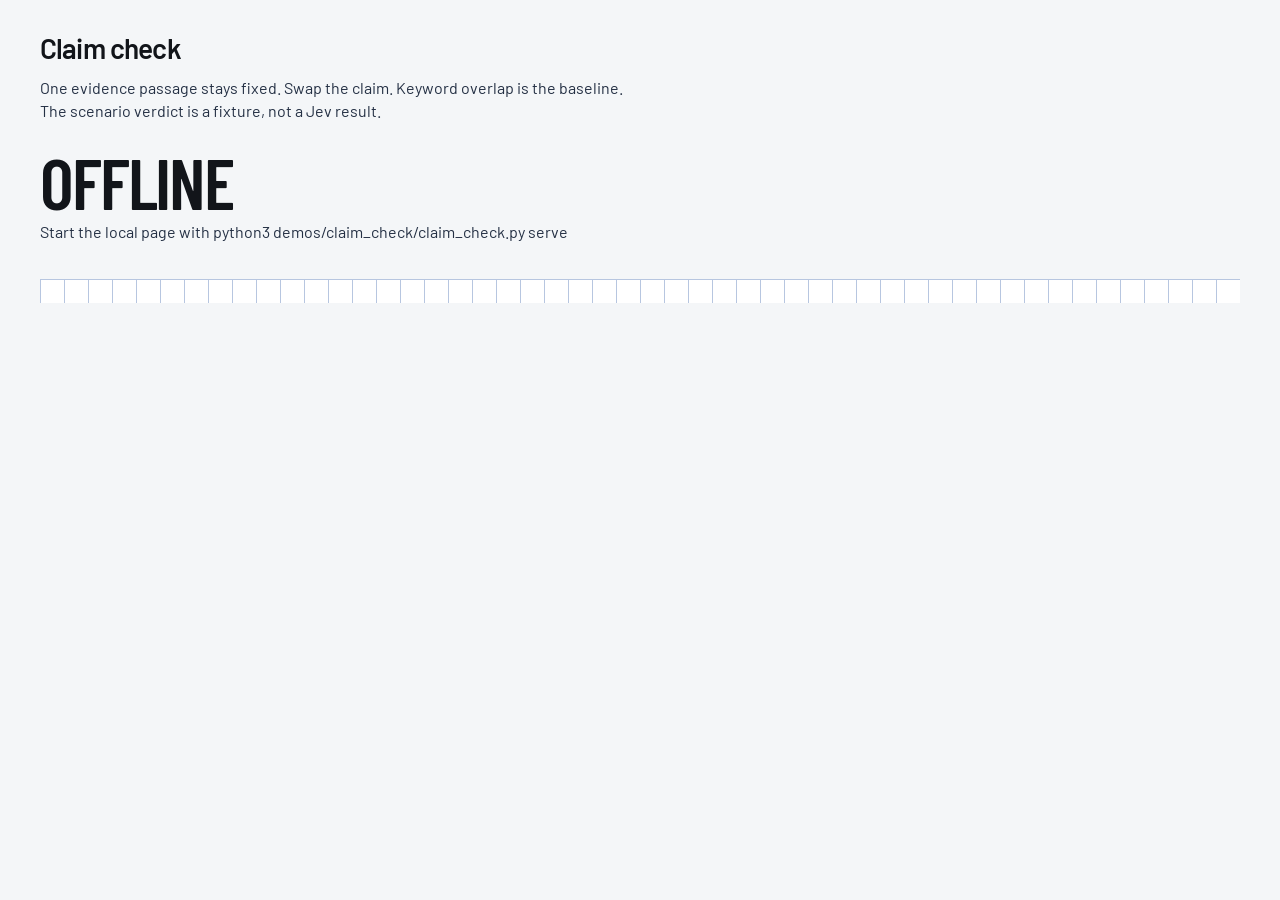
==== demos/claim_check/static/index.html @ 0db24466 "feat(claim-check): swap a claim against fixed evidence The page holds one passage still so a wider o" ====
<!DOCTYPE html>
<html lang="en">
<head>
  <meta charset="utf-8">
  <meta name="viewport" content="width=device-width, initial-scale=1">
  <title>Claim check</title>
  <link rel="stylesheet" href="https://fonts.googleapis.com/css2?family=Barlow+Condensed:wght@600&family=Barlow:wght@400;600&display=swap">
  <link rel="stylesheet" href="app.css">
</head>
<body>
  <h1>Claim check</h1>
  <p class="lede">One evidence passage stays fixed. Swap the claim. Keyword overlap is the baseline. The scenario verdict is a fixture, not a Jev result.</p>
  <p class="decision" id="decision" aria-live="polite">Supported</p>
  <p class="why" id="why"></p>
  <div class="choices" id="scenarios"></div>
  <div class="sheet" id="sheet"></div>
  <script src="app.js"></script>
</body>
</html>
---- demos/claim_check/static/app.css ----
:root {
  --paper: #f4f6f8;
  --sheet: #ffffff;
  --ink: #12151a;
  --muted: #243044;
  --grid: #b7c6e0;
  --cobalt: #1d4ed8;
  --line: #12151a;
  --disabled: #d5dbe3;
  --disabled-ink: #243044;
  --display: "Barlow Condensed", "Avenir Next Condensed", sans-serif;
  --sans: "Barlow", "Avenir Next", "Segoe UI", sans-serif;
  color-scheme: light;
}

* { box-sizing: border-box; }

html { scrollbar-color: var(--cobalt) var(--paper); }

body {
  margin: 0;
  min-height: 100vh;
  background: var(--paper);
  color: var(--ink);
  font-family: var(--sans);
  font-size: 1rem;
  line-height: 1.45;
  padding: 32px 40px 48px;
}

::selection { background: var(--cobalt); color: var(--paper); }

:focus-visible {
  outline: 2px solid var(--cobalt);
  outline-offset: 3px;
}

h1 {
  margin: 0;
  font-family: var(--sans);
  font-size: 1.75rem;
  font-weight: 600;
  letter-spacing: -0.03em;
  line-height: 1.15;
}

.lede {
  max-width: 68ch;
  margin: 12px 0 0;
  color: var(--muted);
}

.decision {
  margin: 28px 0 8px;
  font-family: var(--display);
  font-size: 4.5rem;
  font-weight: 600;
  letter-spacing: -0.03em;
  line-height: 0.85;
  text-transform: uppercase;
}

.why {
  min-height: 1.45em;
  margin: 0 0 20px;
  color: var(--muted);
}

.choices {
  display: flex;
  flex-wrap: wrap;
  gap: 8px;
  margin-bottom: 16px;
}

.sheet {
  background-color: var(--sheet);
  background-image:
    linear-gradient(to right, var(--grid) 1px, transparent 1px),
    linear-gradient(to bottom, var(--grid) 1px, transparent 1px);
  background-size: 24px 24px;
  padding: 12px;
  overflow-x: auto;
}

table {
  width: 100%;
  min-width: 52rem;
  border-collapse: collapse;
  background: transparent;
}

th,
td {
  padding: 12px 14px;
  text-align: left;
  vertical-align: top;
  background: color-mix(in srgb, var(--sheet) 88%, transparent);
}

th {
  font-family: var(--display);
  font-size: 0.95rem;
  font-weight: 600;
  letter-spacing: 0.04em;
  text-transform: uppercase;
  white-space: nowrap;
}

tr.split td.mark,
.strip.split,
.cell.split {
  outline: 1px dashed var(--cobalt);
  outline-offset: -6px;
}

.samples { font-variant-numeric: tabular-nums; }

.rule {
  display: flex;
  flex-wrap: wrap;
  gap: 12px 20px;
  align-items: center;
  margin-top: 20px;
}

button,
select {
  font: inherit;
  color: var(--ink);
  caret-color: var(--cobalt);
}

button {
  border: 0;
  border-radius: 14px;
  padding: 12px 18px;
  background: transparent;
  box-shadow: inset 0 0 0 1px var(--line);
  cursor: pointer;
}

button:hover { background: var(--ink); color: var(--paper); }

button[aria-pressed="true"],
button.primary {
  background: var(--ink);
  color: var(--paper);
  box-shadow: none;
}

button.primary:hover { background: var(--cobalt); }

button:disabled {
  opacity: 1;
  background: var(--disabled);
  color: var(--disabled-ink);
  box-shadow: none;
  cursor: not-allowed;
}

select {
  min-width: 11rem;
  padding: 8px 10px;
  border: 1px solid var(--line);
  border-radius: 12px;
  background: var(--sheet);
}

.preview {
  margin-top: 20px;
}

.preview h2 {
  margin: 0 0 12px;
  font-size: 1.15rem;
  letter-spacing: -0.02em;
}

.bays {
  display: grid;
  grid-template-columns: repeat(3, minmax(0, 1fr));
}

.bay + .bay { box-shadow: inset 1px 0 0 var(--grid); }

.bay h2 {
  margin: 0;
  padding: 12px 14px 4px;
  font-family: var(--display);
  font-size: 1.4rem;
  font-weight: 600;
  letter-spacing: 0.04em;
  text-transform: uppercase;
}

.strip {
  margin: 8px 12px 12px;
  padding: 12px 14px;
  background: color-mix(in srgb, var(--sheet) 90%, transparent);
}


.strip p { margin: 0; }

.strip .meta {
  margin-top: 8px;
  color: var(--muted);
  font-variant-numeric: tabular-nums;
}

.empty {
  margin: 8px 14px 16px;
  color: var(--muted);
}

.pair {
  display: grid;
  grid-template-columns: 1.4fr 1fr 1fr;
}

.pair h2 {
  margin: 0;
  padding: 12px 14px 0;
  font-family: var(--display);
  font-size: 1.4rem;
  letter-spacing: 0.04em;
  text-transform: uppercase;
}

.copy,
.verdict {
  margin: 0;
  padding: 12px 14px 16px;
}

.verdict {
  font-family: var(--display);
  font-size: 2rem;
  letter-spacing: -0.03em;
  line-height: 0.9;
  text-transform: uppercase;
}


@media (max-width: 800px) {
  body { padding: 16px 16px 32px; }
  .decision { font-size: 2.4rem; }
  .bays,
  .pair { grid-template-columns: 1fr; }
  .bay + .bay { box-shadow: inset 0 1px 0 var(--grid); }
  table { min-width: 0; }
  thead { display: none; }
  tr { display: block; margin: 0 0 16px; }
  td { display: block; }
  td::before {
    content: attr(data-label);
    display: block;
    margin-bottom: 4px;
    font-family: var(--display);
    font-size: 0.95rem;
    font-weight: 600;
    letter-spacing: 0.04em;
    text-transform: uppercase;
  }
}
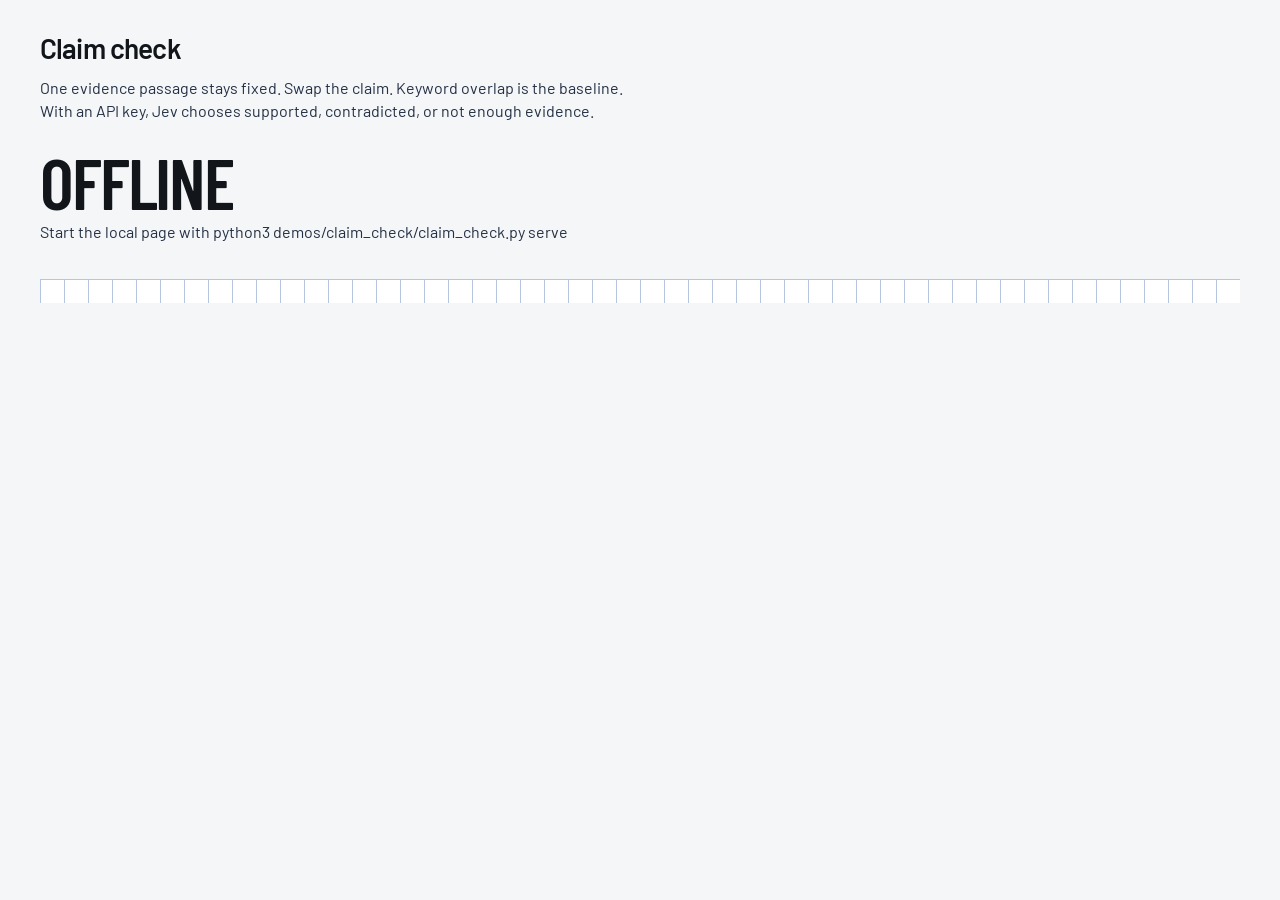
==== commit c2997800: "feat(demos): call Jev when an API key is set The three UI demos stay on their offline baseline witho" ====
--- a/demos/claim_check/static/index.html
+++ b/demos/claim_check/static/index.html
@@ -9,7 +9,7 @@
 </head>
 <body>
   <h1>Claim check</h1>
-  <p class="lede">One evidence passage stays fixed. Swap the claim. Keyword overlap is the baseline. The scenario verdict is a fixture, not a Jev result.</p>
+  <p class="lede">One evidence passage stays fixed. Swap the claim. Keyword overlap is the baseline. With an API key, Jev chooses supported, contradicted, or not enough evidence.</p>
   <p class="decision" id="decision" aria-live="polite">Supported</p>
   <p class="why" id="why"></p>
   <div class="choices" id="scenarios"></div>
--- a/demos/claim_check/static/app.css
+++ b/demos/claim_check/static/app.css
@@ -216,7 +216,7 @@
 
 .pair {
   display: grid;
-  grid-template-columns: 1.4fr 1fr 1fr;
+  grid-template-columns: repeat(auto-fit, minmax(14rem, 1fr));
 }
 
 .pair h2 {
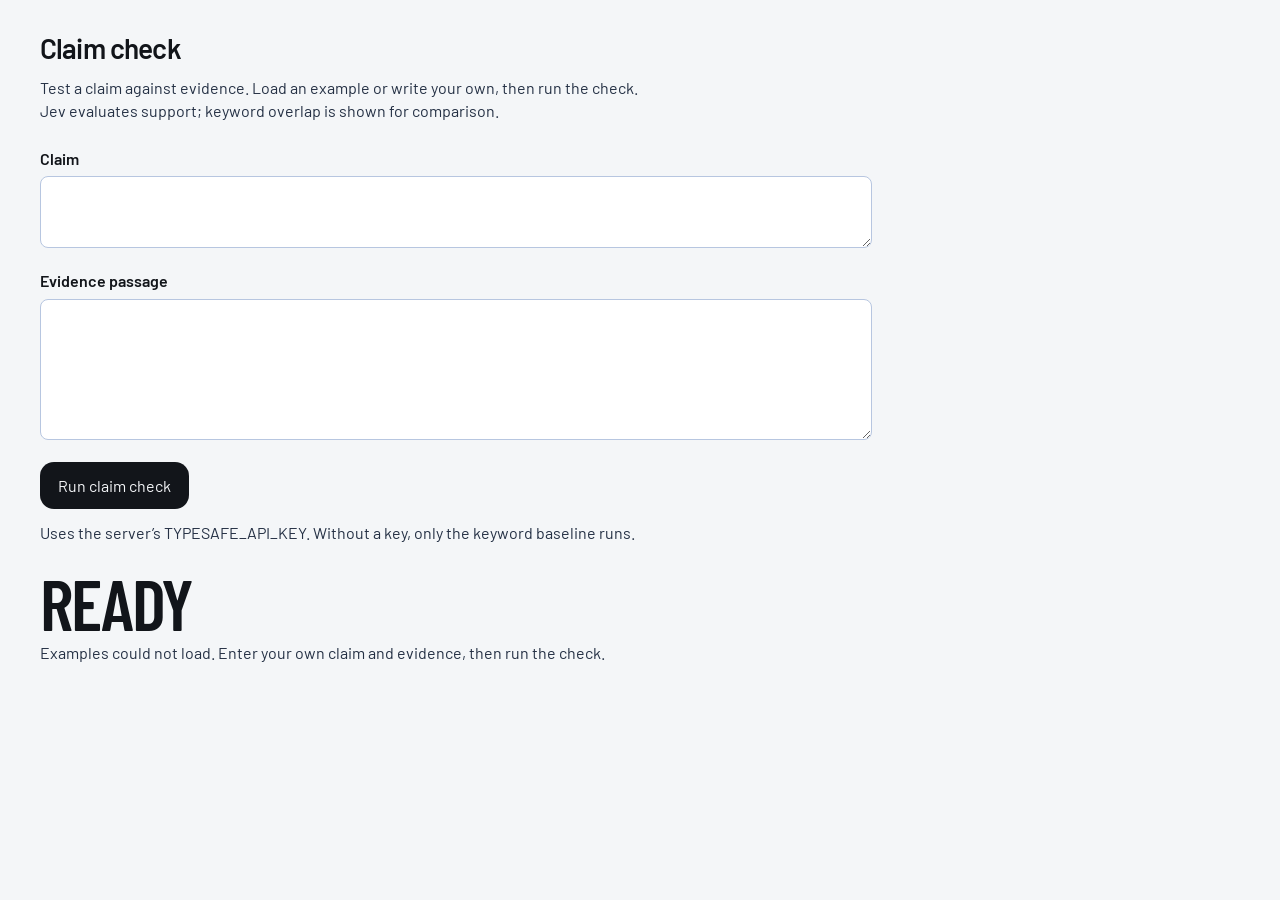
==== commit c1299bd0: "feat(claim-check): test custom claims in page" ====
--- a/demos/claim_check/static/index.html
+++ b/demos/claim_check/static/index.html
@@ -9,10 +9,20 @@
 </head>
 <body>
   <h1>Claim check</h1>
-  <p class="lede">One evidence passage stays fixed. Swap the claim. Keyword overlap is the baseline. With an API key, Jev chooses supported, contradicted, or not enough evidence.</p>
-  <p class="decision" id="decision" aria-live="polite">Supported</p>
-  <p class="why" id="why"></p>
+  <p class="lede">Test a claim against evidence. Load an example or write your own, then run the check. Jev evaluates support; keyword overlap is shown for comparison.</p>
   <div class="choices" id="scenarios"></div>
+  <form id="check-form">
+    <label for="claim">Claim</label>
+    <textarea id="claim" name="claim" rows="2" maxlength="2000" required></textarea>
+    <label for="evidence">Evidence passage</label>
+    <textarea id="evidence" name="evidence" rows="5" maxlength="12000" required></textarea>
+    <button class="primary" id="run" type="submit">Run claim check</button>
+    <p class="lede">Uses the server’s TYPESAFE_API_KEY. Without a key, only the keyword baseline runs.</p>
+  </form>
+  <div role="status" aria-live="polite">
+    <p class="decision" id="decision">Ready</p>
+    <p class="why" id="why">Load an example or enter a claim and evidence.</p>
+  </div>
   <div class="sheet" id="sheet"></div>
   <script src="app.js"></script>
 </body>
--- a/demos/claim_check/static/app.css
+++ b/demos/claim_check/static/app.css
@@ -264,3 +264,10 @@
     text-transform: uppercase;
   }
 }
+
+form { max-width: 52rem; margin: 24px 0; }
+label { display: block; font-weight: 600; margin: 16px 0 6px; }
+textarea { width: 100%; padding: 12px; border: 1px solid var(--grid); border-radius: 8px; font: inherit; color: var(--ink); background: var(--sheet); resize: vertical; }
+#run { margin-top: 16px; }
+.copy { overflow-wrap: anywhere; }
+.sheet:empty { display: none; }
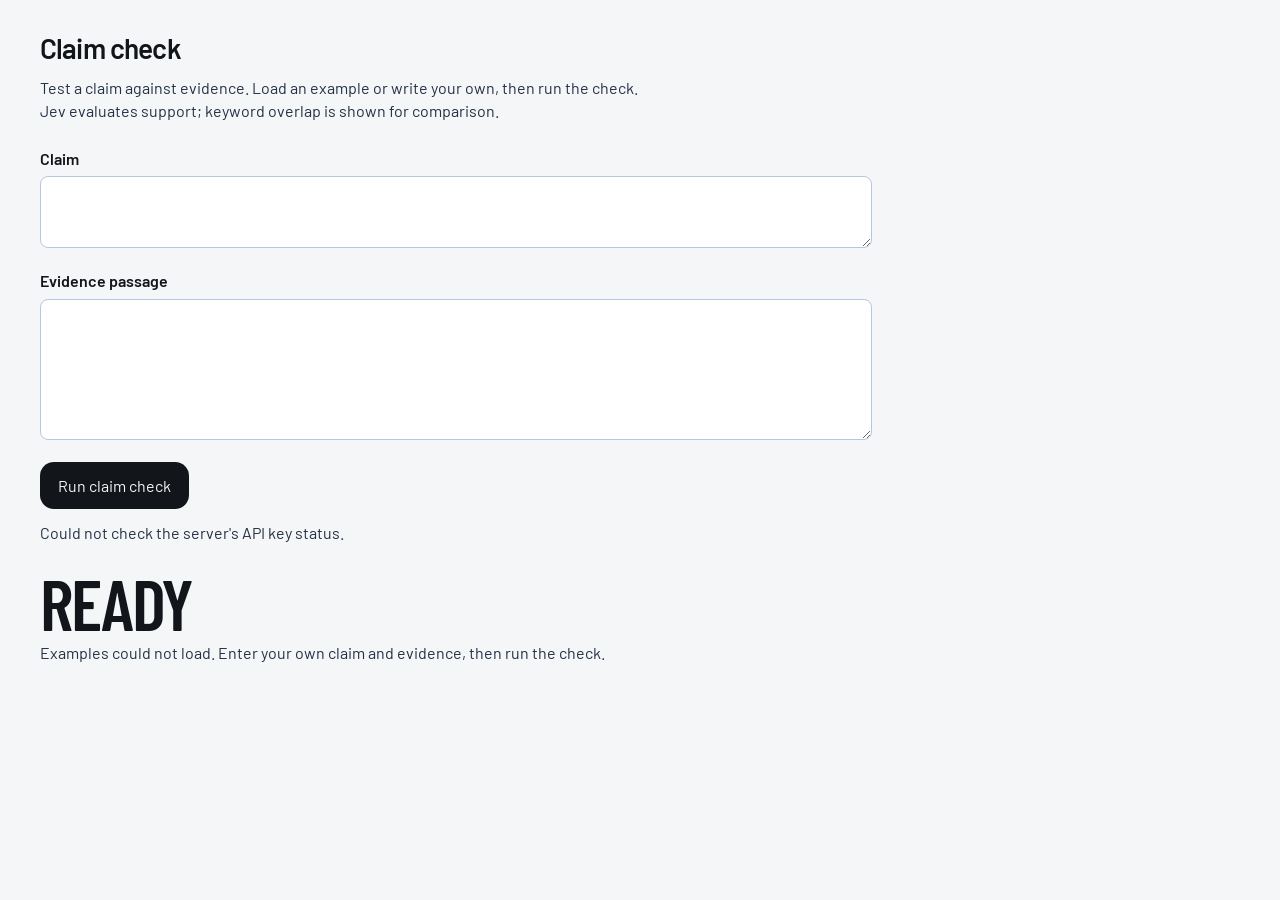
==== commit 6d13499d: "fix(claim-check): show server API key status" ====
--- a/demos/claim_check/static/index.html
+++ b/demos/claim_check/static/index.html
@@ -17,7 +17,7 @@
     <label for="evidence">Evidence passage</label>
     <textarea id="evidence" name="evidence" rows="5" maxlength="12000" required></textarea>
     <button class="primary" id="run" type="submit">Run claim check</button>
-    <p class="lede">Uses the server’s TYPESAFE_API_KEY. Without a key, only the keyword baseline runs.</p>
+    <p class="lede" id="key-status">Checking this server for TYPESAFE_API_KEY…</p>
   </form>
   <div role="status" aria-live="polite">
     <p class="decision" id="decision">Ready</p>
